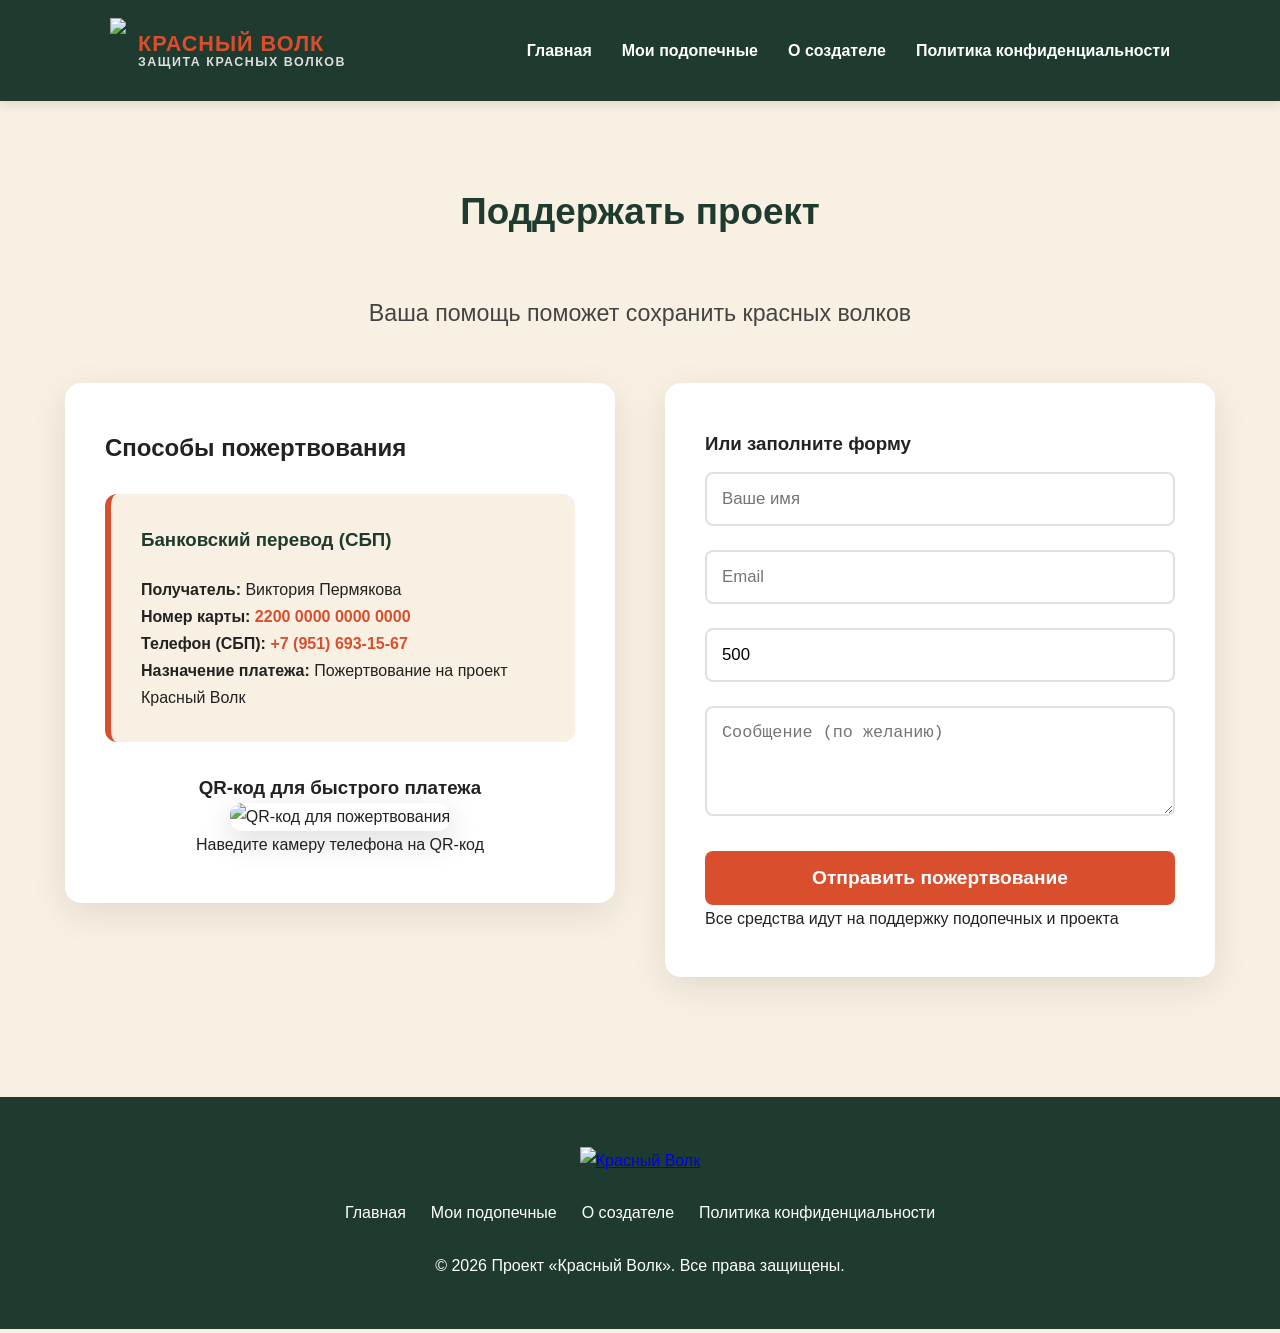
==== donate.html @ cf4f3e97 "Add files via upload" ====
<!DOCTYPE html>
<html lang="ru">
<head>
    <meta charset="UTF-8">
    <meta name="viewport" content="width=device-width, initial-scale=1.0">
    <title>Поддержать проект | Красный Волк</title>
    <link rel="stylesheet" href="style.css">
</head>
<body>

<header>
    <div class="header-container">
        <a href="index.html" class="logo">
            <img src="images/logov.png" alt="Красный Волк">
            <div class="logo-text">
                <span class="logo-main">КРАСНЫЙ ВОЛК</span>
                <span class="logo-sub">ЗАЩИТА КРАСНЫХ ВОЛКОВ</span>
            </div>
        </a>
        <nav>
            <ul>
                <li><a href="index.html">Главная</a></li>
                <li><a href="podopechnye.html">Мои подопечные</a></li>
                <li><a href="o-sozdatele.html">О создателе</a></li>
                <li><a href="privacy.docx" target="_blank">Политика конфиденциальности</a></li>
            </ul>
        </nav>
    </div>
</header>

<main class="donate-page">
    <h1 class="section-title">Поддержать проект</h1>
    <p class="donate-subtitle">Ваша помощь поможет сохранить красных волков</p>

    <div class="donate-container">
        
        <!-- Левый столбец -->
        <div class="donate-info">
            <h2>Способы пожертвования</h2>
            
            <div class="bank-details">
                <h3>Банковский перевод (СБП)</h3>
                <p><strong>Получатель:</strong> Виктория Пермякова</p>
                <p><strong>Номер карты:</strong> <span class="copy-text" onclick="copyToClipboard(this)">2200 0000 0000 0000</span></p>
                <p><strong>Телефон (СБП):</strong> <span class="copy-text" onclick="copyToClipboard(this)">+7 (951) 693-15-67</span></p>
                <p><strong>Назначение платежа:</strong> Пожертвование на проект Красный Волк</p>
            </div>

            <div class="qr-code">
                <h3>QR-код для быстрого платежа</h3>
                <img src="https://upload.wikimedia.org/wikipedia/commons/thumb/4/41/QR_Code_Example.svg/500px-QR_Code_Example.svg.png" 
                     alt="QR-код для пожертвования" 
                     width="260">
                <p>Наведите камеру телефона на QR-код</p>
            </div>
        </div>

        <!-- Правый столбец -->
        <div class="donate-form">
            <h3>Или заполните форму</h3>
            <form action="#" method="post">
                <input type="text" placeholder="Ваше имя" required>
                <input type="email" placeholder="Email" required>
                <input type="number" placeholder="Сумма (в рублях)" min="100" value="500" required>
                <textarea placeholder="Сообщение (по желанию)" rows="4"></textarea>
                <button type="submit" class="btn">Отправить пожертвование</button>
            </form>
            <p class="small">Все средства идут на поддержку подопечных и проекта</p>
        </div>

    </div>
</main>

<footer>
    <div class="footer-container">
        <a href="index.html" class="logo-footer">
            <img src="images/logov.png" alt="Красный Волк">
        </a>
        <div class="footer-menu">
            <ul>
                <li><a href="index.html">Главная</a></li>
                <li><a href="podopechnye.html">Мои подопечные</a></li>
                <li><a href="o-sozdatele.html">О создателе</a></li>
                <li><a href="privacy.docx" target="_blank">Политика конфиденциальности</a></li>
            </ul>
        </div>
        <p>&copy; 2026 Проект «Красный Волк». Все права защищены.</p>
    </div>
</footer>

<script>
function copyToClipboard(el) {
    const text = el.innerText;
    navigator.clipboard.writeText(text).then(() => {
        const original = el.innerText;
        el.innerText = "Скопировано!";
        setTimeout(() => el.innerText = original, 2000);
    });
}
</script>

</body>
</html>
---- style.css ----
:root {
    --color1: #1F3A2E;
    --color2: #F8F1E3;
    --color3: #D94F2E;
}

* {
    margin: 0;
    padding: 0;
    box-sizing: border-box;
}

body {
    font-family: 'Arial', sans-serif;
    background-color: var(--color2);
    color: #222;
    line-height: 1.7;
}

/* ==================== HEADER ==================== */
header {
    background-color: var(--color1);
    color: white;
    padding: 18px 0;
    position: sticky;
    top: 0;
    z-index: 100;
    box-shadow: 0 4px 10px rgba(0,0,0,0.1);
}

.header-container {
    max-width: 1100px;
    margin: 0 auto;
    display: flex;
    justify-content: space-between;
    align-items: center;
    padding: 0 20px;
}

.logo {
    font-size: 30px;
    font-weight: bold;
    color: var(--color3);
    text-decoration: none;
    display: flex;
    align-items: center;
    gap: 10px;
}

nav ul {
    list-style: none;
    display: flex;
    gap: 30px;
}

nav a {
    color: white;
    text-decoration: none;
    font-weight: 600;
    transition: color 0.3s;
    position: relative;
}

nav a:hover,
nav a.active {
    color: var(--color3);
}

nav a::after {
    content: '';
    position: absolute;
    bottom: -2px;
    left: 0;
    width: 0;
    height: 2px;
    background: var(--color3);
    transition: width 0.3s;
}

nav a:hover::after {
    width: 100%;
}

/* ==================== MAIN CONTAINER ==================== */
main {
    max-width: 1100px;
    margin: 50px auto;
    padding: 0 20px;
}

/* ==================== FOOTER ==================== */
footer {
    background-color: var(--color1);
    color: white;
    text-align: center;
    padding: 50px 20px;
    margin-top: 120px;
}

.footer-container {
    max-width: 1100px;
    margin: 0 auto;
}

.footer-menu ul {
    list-style: none;
    display: flex;
    justify-content: center;
    gap: 25px;
    margin: 25px 0;
    flex-wrap: wrap;
}

.footer-menu a {
    color: white;
    text-decoration: none;
}

.footer-menu a:hover {
    color: var(--color3);
}

/* ==================== BUTTONS ==================== */
.btn {
    display: inline-block;
    background-color: var(--color3);
    color: white;
    padding: 14px 28px;
    border-radius: 8px;
    text-decoration: none;
    font-weight: bold;
    transition: all 0.3s;
}

.btn:hover {
    background-color: #c13f22;
    transform: translateY(-3px);
}

/* ==================== 404 PAGE ==================== */
.error-page {
    min-height: 70vh;
    display: flex;
    align-items: center;
    justify-content: center;
    padding: 40px 20px;
    background-color: var(--color2);
}

.error-container {
    max-width: 900px;
    display: flex;
    align-items: center;
    gap: 60px;
    flex-wrap: wrap;
    justify-content: center;
    text-align: center;
}

.error-content {
    flex: 1;
    min-width: 300px;
}

.error-code {
    font-size: 8.5rem;
    font-weight: 900;
    line-height: 1;
    color: var(--color3);
    margin: 0;
    text-shadow: 0 8px 25px rgba(217, 79, 46, 0.25);
}

.error-title {
    font-size: 2.1rem;
    color: var(--color1);
    margin: 10px 0 20px;
}

.error-text {
    font-size: 1.2rem;
    color: #444;
    max-width: 480px;
    margin: 0 auto 35px;
}

.error-actions {
    display: flex;
    gap: 18px;
    justify-content: center;
    flex-wrap: wrap;
}

.error-image {
    flex: 1;
    min-width: 280px;
    text-align: center;
}

.error-image img {
    max-width: 100%;
    border-radius: 16px;
    box-shadow: 0 15px 35px rgba(0, 0, 0, 0.15);
}

/* Адаптив */
@media (max-width: 768px) {
    .header-container,
    .footer-container,
    main {
        padding: 0 15px;
    }
    
    nav ul {
        gap: 20px;
        font-size: 0.95rem;
    }
    
    .error-code {
        font-size: 6.5rem;
    }
    
    .error-container {
        gap: 30px;
    }
}

/* ==================== ГЛАВНАЯ СТРАНИЦА ==================== */

.about-text p,
.story-text p {
    text-align: justify;
    hyphens: auto;
    margin-bottom: 18px;
}

.about-text p:last-child,
.story-text p:last-child {
    margin-bottom: 0;
}

.section-title {
    color: var(--color1);
    text-align: center;
    font-size: 2.3rem;
    margin-bottom: 50px;
}


.utp-grid {
    display: grid;
    grid-template-columns: repeat(auto-fit, minmax(280px, 1fr));
    gap: 20px;
}

.utp-card {
    background: white;
    padding: 25px;
    border-radius: 12px;
    box-shadow: 0 8px 20px rgba(0,0,0,0.08);
    font-size: 1.1rem;
    text-align: center;
}

/* Адаптив */
@media (max-width: 768px) {
    .about-grid, .story-grid {
        grid-template-columns: 1fr;
        gap: 30px;
    }
    .hero-title {
        font-size: 2.4rem;
    }
}

/* ==================== БЛОК О ПРОЕКТЕ ==================== */

.about-grid {
    display: grid;
    grid-template-columns: 1.1fr 0.9fr;
    gap: 55px;
    align-items: center;        /* возвращаем центрирование */
    max-width: 1150px;
    margin: 0 auto;
}

.about-image {
    width: 100%;
    height: 430px;
    object-fit: cover;
    border-radius: 26px;
    box-shadow: 0 15px 40px rgba(0, 0, 0, 0.18);
    margin-top: -20px;          /* небольшое поднятие — красиво и аккуратно */
}

.about-text {
    font-size: 1.08rem;
    line-height: 1.8;
    padding-top: 10px;
}

.about-text p {
    text-align: center;
    margin-bottom: 26px;
}

.about-text p:last-child {
    margin-bottom: 60px;
}

/* Адаптив */
@media (max-width: 768px) {
    .about-grid {
        grid-template-columns: 1fr;
        gap: 40px;
    }
    .about-image {
        height: 380px;
        margin-top: 0;
    }
    .about-text {
        padding-top: 0;
    }
}



/* ==================== ИСТОРИЯ ТАЙГИ ==================== */

.story-grid {
    display: grid;
    grid-template-columns: 1.1fr 0.9fr;
    gap: 55px;
    align-items: center;
    max-width: 1150px;
    margin: 0 auto;
}

.story-image {
    width: 100%;
    height: 430px;
    object-fit: cover;
    border-radius: 26px;
    box-shadow: 0 15px 40px rgba(0, 0, 0, 0.18);
    margin-top: -20px;
}

.story-text h3 {
    font-size: 1.45rem;
    color: var(--color1);
    margin-bottom: 20px;
    text-align: center;
}

.story-text p {
    text-align: center;
    font-size: 1.08rem;
    line-height: 1.8;
    margin-bottom: 24px;
}

.story-text p:last-child {
    margin-bottom: 0;
}

/* Адаптив */
@media (max-width: 768px) {
    .story-grid,
    .about-grid {
        grid-template-columns: 1fr;
        gap: 40px;
    }
    .story-image,
    .about-image {
        height: 380px;
        margin-top: 0;
    }
}

/* Опускаем заголовок "История Тайги" */
.story-section {
    margin-top: 120px;           /* ← Основной отступ сверху */
}

.story-section .section-title {
    margin-bottom: 70px;         /* расстояние от заголовка до контента */
}

/* ==================== НАШИ ПАРТНЁРЫ ==================== */

.partners-section {
    margin: 100px 0;
    text-align: center;
}

.partners-subtitle {
    font-size: 1.25rem;
    color: #555;
    max-width: 700px;
    margin: 20px auto 50px;
    line-height: 1.6;
}

.partners-grid {
    display: grid;
    grid-template-columns: repeat(auto-fit, minmax(220px, 1fr));
    gap: 40px;
    max-width: 1100px;
    margin: 0 auto;
    padding: 0 20px;
}

.partner-card {
    background: white;
    padding: 35px 25px;
    border-radius: 16px;
    box-shadow: 0 8px 25px rgba(0, 0, 0, 0.08);
    transition: all 0.4s ease;
    display: flex;
    align-items: center;
    justify-content: center;
    min-height: 160px;
    border: 1px solid rgba(217, 79, 46, 0.1);
}

.partner-card:hover {
    transform: translateY(-12px);
    box-shadow: 0 20px 40px rgba(217, 79, 46, 0.15);
    border-color: var(--color3);
}

.partner-card img {
    max-width: 100%;
    max-height: 90px;
    object-fit: contain;
    filter: grayscale(80%);
    transition: all 0.4s ease;
}

.partner-card:hover img {
    filter: grayscale(0%);
    transform: scale(1.08);
}

/* Адаптивность */
@media (max-width: 768px) {
    .partners-grid {
        grid-template-columns: repeat(auto-fit, minmax(180px, 1fr));
        gap: 25px;
    }
    
    .partner-card {
        min-height: 140px;
        padding: 25px 20px;
    }
}

/* ==================== ЛОГОТИП ==================== */

.logo img {
    height: 68px;
    width: auto;
    transition: transform 0.3s ease;
}

.logo:hover img {
    transform: scale(1.05);
}

/* Логотип в подвале */
.logo-footer img {
    height: 55px;
    width: auto;
}

.logo {
    display: flex;
    align-items: center;
}

/* Убираем старые стили текста логотипа */
.logo:not(.logo-footer) {
    font-size: 0; /* скрываем текст, если он остался */
}

/* Адаптивность логотипа */
@media (max-width: 768px) {
    .logo img {
        height: 58px;
    }
    .logo-footer img {
        height: 48px;
    }
}

/* ==================== ЛОГО + НАЗВАНИЕ ==================== */

.logo {
    display: flex;
    align-items: center;
    gap: 12px;
    text-decoration: none;
    color: inherit;
}

.logo img {
    height: 65px;
    width: auto;
    flex-shrink: 0;
}

.logo-text {
    display: flex;
    flex-direction: column;
    justify-content: center;
    line-height: 1.1;
}

.logo-main {
    font-size: 1.35rem;
    font-weight: 800;
    color: var(--color3);
    letter-spacing: 1px;
}

.logo-sub {
    font-size: 0.78rem;
    font-weight: 600;
    color: #ddd;
    letter-spacing: 1.5px;
    text-transform: uppercase;
}

/* Hover эффект */
.logo:hover .logo-main {
    color: white;
}

.logo:hover img {
    transform: scale(1.05);
}

/* Адаптивность */
@media (max-width: 768px) {
    .logo img {
        height: 52px;
    }
    
    .logo-main {
        font-size: 1.15rem;
    }
    
    .logo-sub {
        font-size: 0.68rem;
    }
}

/* ==================== КОМАНДА ПРОЕКТА ==================== */

.team-section {
    margin: 100px 0;
    text-align: center;
}

.section-subtitle {
    font-size: 1.25rem;
    color: #555;
    max-width: 700px;
    margin: 20px auto 60px;
}

.team-grid {
    display: grid;
    grid-template-columns: repeat(auto-fit, minmax(260px, 1fr));
    gap: 30px;
    max-width: 1200px;
    margin: 0 auto;
    padding: 0 20px;
}

.team-card {
    background: white;
    border-radius: 16px;
    overflow: hidden;
    box-shadow: 0 8px 25px rgba(0, 0, 0, 0.1);
    transition: all 0.4s ease;
    text-align: center;
}

.team-card:hover {
    transform: translateY(-15px);
    box-shadow: 0 20px 40px rgba(217, 79, 46, 0.15);
}

.team-card img {
    width: 100%;
    height: 280px;
    object-fit: cover;
}

.team-card h3 {
    margin: 20px 0 6px 0;
    color: var(--color1);
    font-size: 1.4rem;
}

.team-card .position {
    display: block;
    color: var(--color3);
    font-weight: 600;
    margin-bottom: 12px;
    font-size: 1rem;
}

.team-card p {
    padding: 0 20px 25px;
    color: #444;
    line-height: 1.6;
}

/* ==================== КАРТА ==================== */

.map-section {
    margin: 100px 0;
    text-align: center;
}

.map-container {
    max-width: 1200px;
    margin: 40px auto;
    border-radius: 16px;
    overflow: hidden;
    box-shadow: 0 15px 40px rgba(0, 0, 0, 0.12);
}

/* ==================== СТРАНИЦА "МОИ ПОДОПЕЧНЫЕ" ==================== */

.info-section {
    max-width: 1100px;
    margin: 60px auto;
    padding: 0 25px;
    text-align: center;
}

.info-content {
    background: white;
    padding: 50px 40px;
    border-radius: 16px;
    box-shadow: 0 10px 30px rgba(0, 0, 0, 0.08);
}

.info-content h2 {
    color: var(--color1);
    margin-bottom: 25px;
    font-size: 2rem;
}

/* ==================== КАРТОЧКИ ПОДОПЕЧНЫХ ==================== */

.wards-section {
    margin: 100px 0;
}

.wards-grid {
    display: grid;
    grid-template-columns: repeat(auto-fit, minmax(320px, 1fr));
    gap: 30px;
    max-width: 1300px;
    margin: 50px auto 0;
    padding: 0 25px;
}

.ward-card {
    background: white;
    border-radius: 16px;
    overflow: hidden;
    box-shadow: 0 8px 25px rgba(0, 0, 0, 0.1);
    transition: all 0.4s ease;
    text-align: center;
}

.ward-card:hover {
    transform: translateY(-15px);
    box-shadow: 0 20px 40px rgba(217, 79, 46, 0.18);
}

.ward-card img {
    width: 100%;
    height: 260px;
    object-fit: cover;
}

.ward-card h3 {
    margin: 20px 0 10px;
    color: var(--color1);
    font-size: 1.5rem;
}

.ward-card p {
    padding: 0 20px 20px;
    color: #444;
    line-height: 1.65;
}

.donate-btn {
    background-color: var(--color3);
    color: white;
    padding: 14px 28px;
    border-radius: 8px;
    text-decoration: none;
    font-weight: bold;
    display: inline-block;
    margin-bottom: 25px;
    transition: all 0.3s;
}

.donate-btn:hover {
    background-color: #b33f24;
    transform: translateY(-3px);
}

/* ==================== ОТЗЫВЫ ==================== */

.reviews-section {
    margin: 120px 0;
    background: #f8f1e3;
    padding: 80px 0;
}

.reviews-grid {
    display: grid;
    grid-template-columns: repeat(auto-fit, minmax(340px, 1fr));
    gap: 30px;
    max-width: 1200px;
    margin: 50px auto;
    padding: 0 25px;
}

.review-card {
    background: white;
    padding: 35px;
    border-radius: 16px;
    box-shadow: 0 8px 25px rgba(0, 0, 0, 0.08);
    text-align: center;
}

.review-card img {
    width: 80px;
    height: 80px;
    border-radius: 50%;
    object-fit: cover;
    margin-bottom: 20px;
    border: 3px solid var(--color3);
}

.review-card p {
    font-style: italic;
    color: #333;
    line-height: 1.7;
    margin-bottom: 15px;
}

/* ==================== СТРАНИЦА ПОЖЕРТВОВАНИЙ ==================== */

.donate-page {
    max-width: 1200px;
    margin: 80px auto;
    padding: 0 25px;
}

.donate-subtitle {
    text-align: center;
    font-size: 1.45rem;
    color: #444;
    margin-bottom: 50px;
}

.donate-container {
    display: grid;
    grid-template-columns: 1fr 1fr;           /* Две равные колонки */
    gap: 50px;
    align-items: start;
}

.donate-info, .donate-form {
    background: white;
    padding: 45px 40px;
    border-radius: 16px;
    box-shadow: 0 10px 35px rgba(0, 0, 0, 0.1);
}

/* Левый блок - способы оплаты */
.donate-info {
    text-align: left;
}

.bank-details {
    background: #f8f1e3;
    padding: 30px;
    border-radius: 12px;
    border-left: 6px solid var(--color3);
    margin: 25px 0;
}

.bank-details h3 {
    color: var(--color1);
    margin-bottom: 20px;
}

.copy-text {
    cursor: pointer;
    color: var(--color3);
    font-weight: 600;
}

.copy-text:hover {
    text-decoration: underline;
}

/* QR-код */
.qr-code {
    text-align: center;
    margin-top: 30px;
}

.qr-code img {
    max-width: 260px;
    border-radius: 12px;
    box-shadow: 0 10px 30px rgba(0,0,0,0.15);
}

/* Правый блок - форма */
.donate-form input,
.donate-form textarea {
    width: 100%;
    padding: 15px;
    margin: 12px 0;
    border: 2px solid #e0e0e0;
    border-radius: 8px;
    font-size: 1.05rem;
}

.donate-form input:focus,
.donate-form textarea:focus {
    border-color: var(--color3);
    outline: none;
}

.donate-form button {
    width: 100%;
    padding: 16px;
    margin-top: 15px;
    font-size: 1.2rem;
    background: var(--color3);
    color: white;
    border: none;
    border-radius: 8px;
    cursor: pointer;
}

.donate-form button:hover {
    background: #b33f24;
    transform: translateY(-3px);
}

/* Адаптив */
@media (max-width: 900px) {
    .donate-container {
        grid-template-columns: 1fr;   /* На мобильных — одна колонка */
        gap: 40px;
    }
}
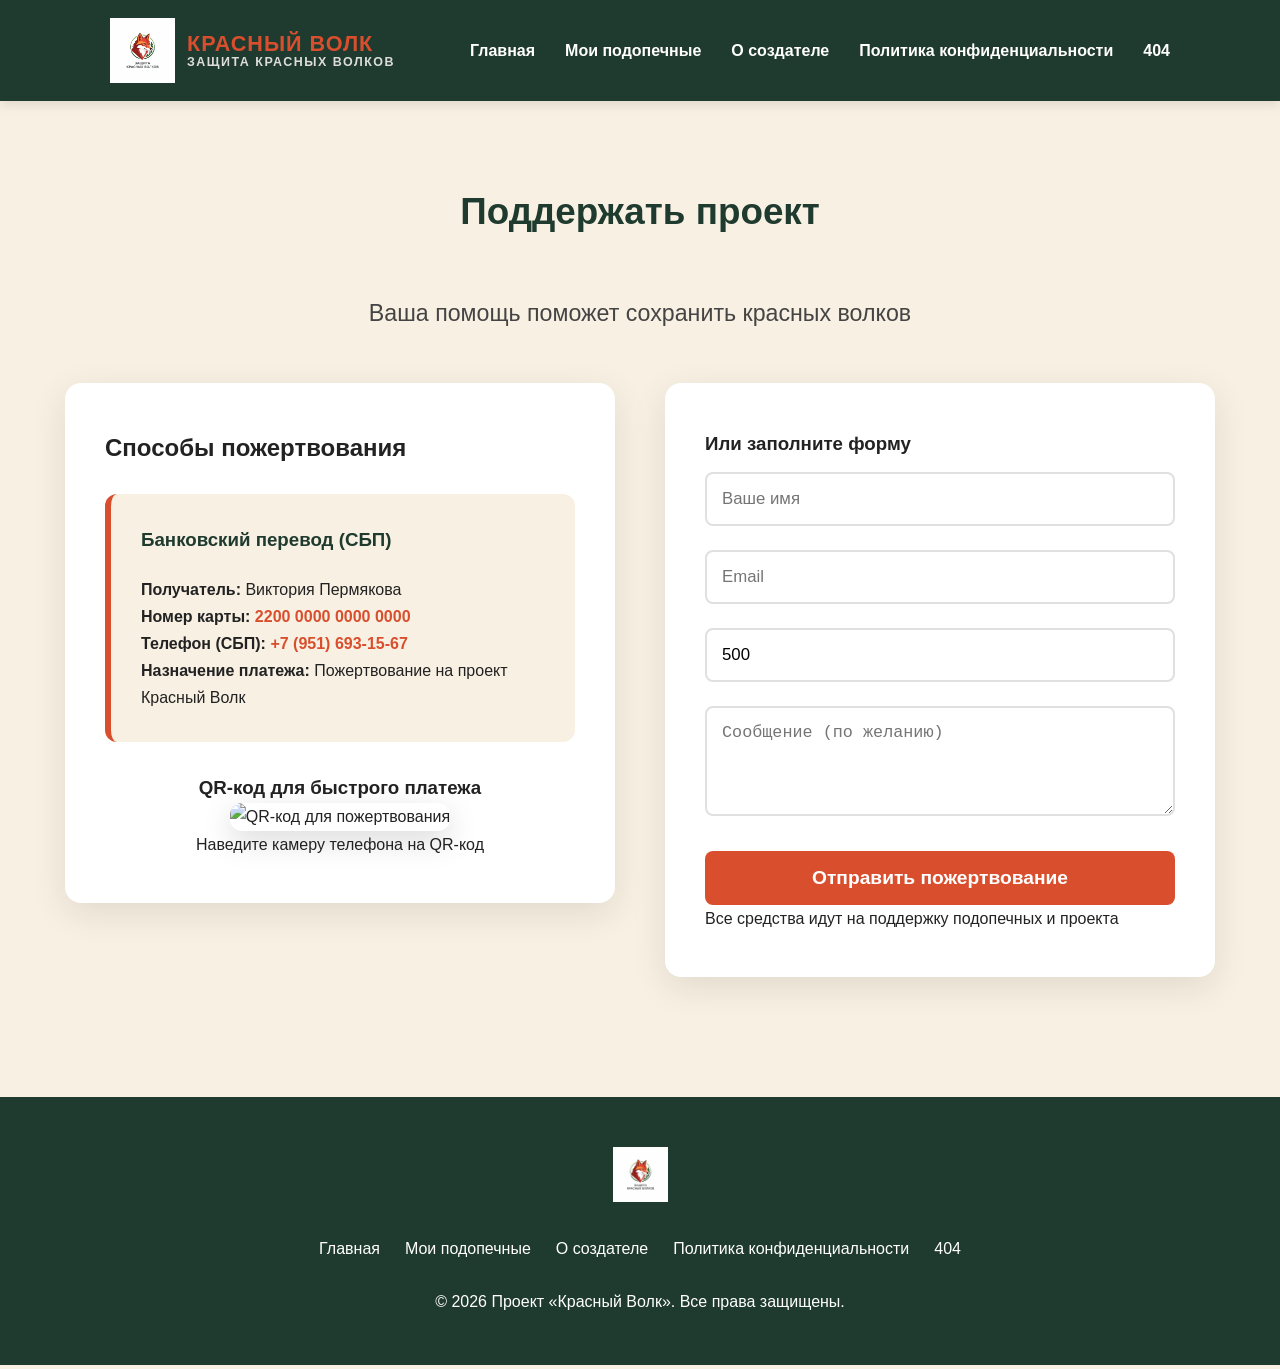
==== commit e5da42dc: "donate.html" ====
--- a/donate.html
+++ b/donate.html
@@ -23,6 +23,7 @@
                 <li><a href="podopechnye.html">Мои подопечные</a></li>
                 <li><a href="o-sozdatele.html">О создателе</a></li>
                 <li><a href="privacy.docx" target="_blank">Политика конфиденциальности</a></li>
+                <li><a href="404.html" target="_blank">404</a></li>
             </ul>
         </nav>
     </div>
@@ -82,6 +83,7 @@
                 <li><a href="podopechnye.html">Мои подопечные</a></li>
                 <li><a href="o-sozdatele.html">О создателе</a></li>
                 <li><a href="privacy.docx" target="_blank">Политика конфиденциальности</a></li>
+                <li><a href="404.html" target="_blank">404</a></li>
             </ul>
         </div>
         <p>&copy; 2026 Проект «Красный Волк». Все права защищены.</p>
@@ -100,4 +102,7 @@
 </script>
 
 </body>
-</html>+</html>
+
+</body>
+</html>
